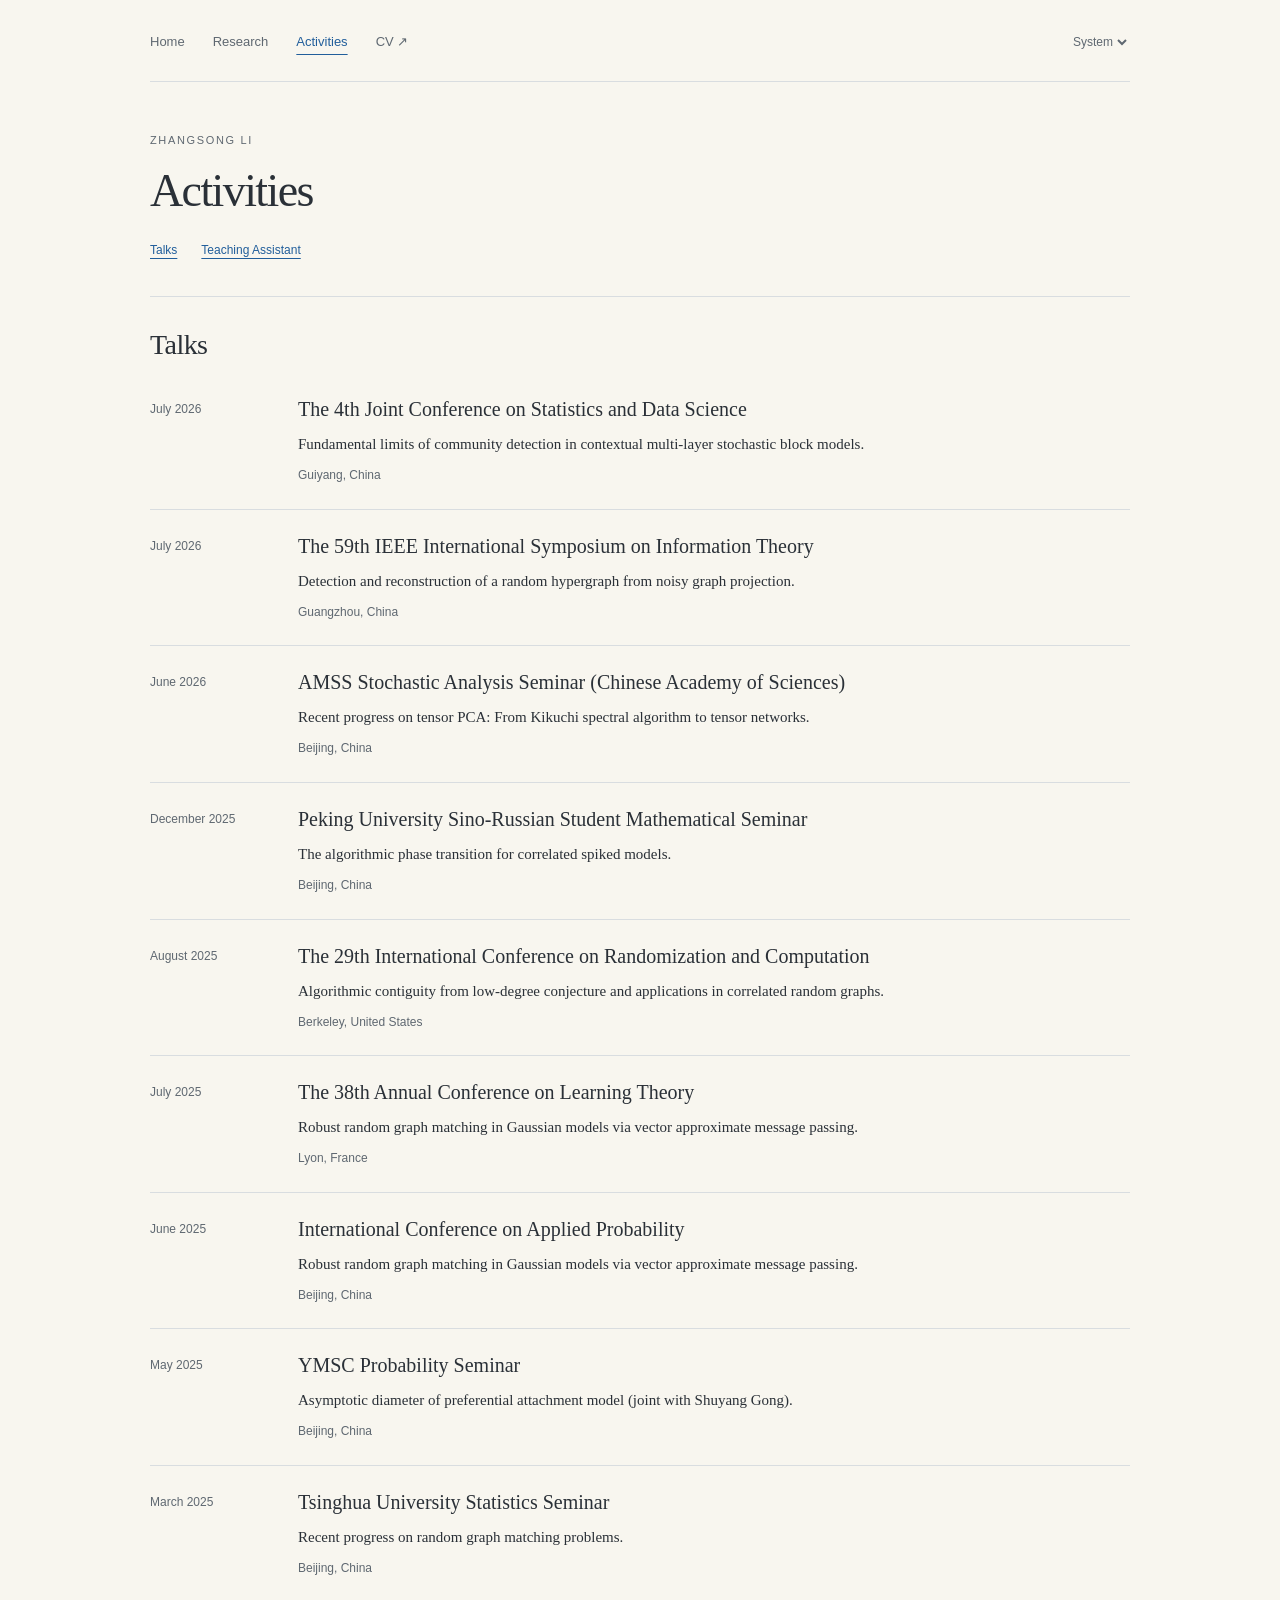
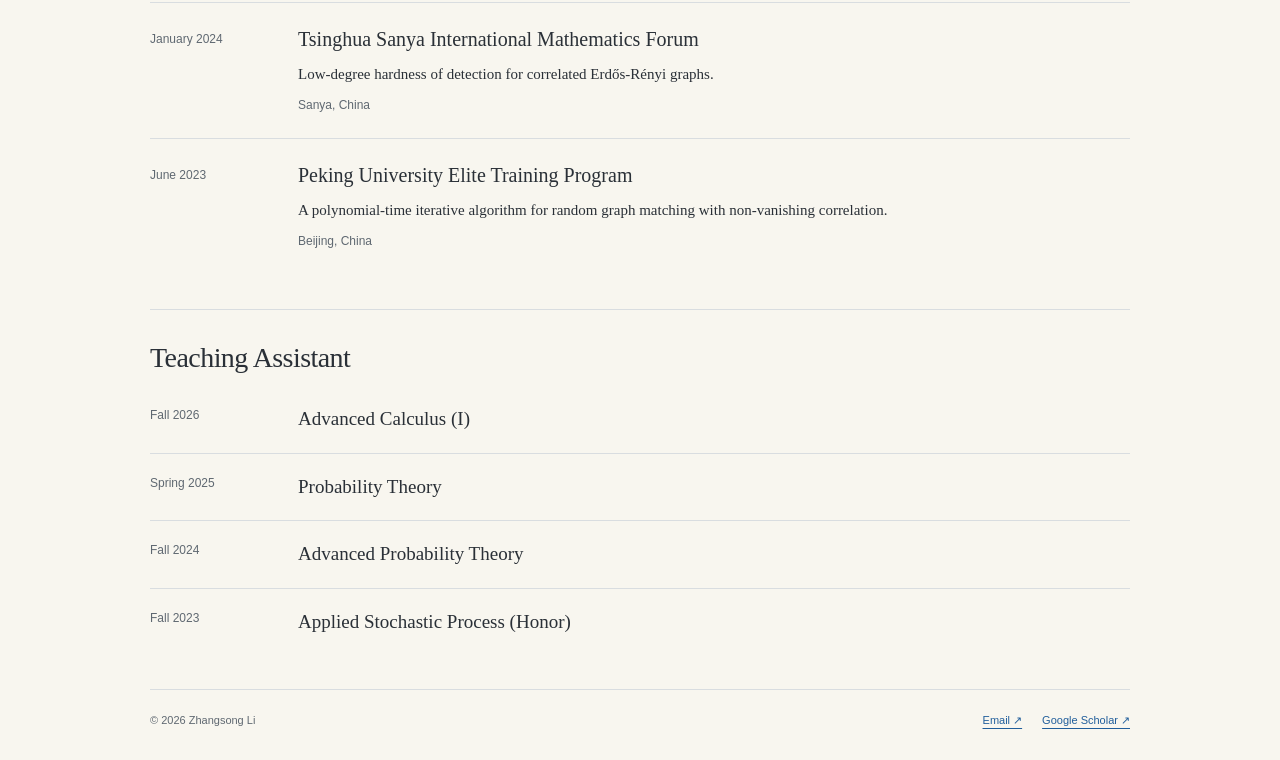
==== activities.html @ 31c8d212 "Redesign personal homepage with research and activities pages" ====
<!doctype html>
<html lang="en">
<head>
  <meta charset="utf-8">
  <meta name="viewport" content="width=device-width, initial-scale=1">
  <meta name="description" content="Zhangsong Li, Ph.D. student at Peking University. Research in probability, statistical physics, algorithmic statistics, and theoretical computer science.">
  <meta name="color-scheme" content="light dark">
  <title>Activities · Zhangsong Li</title>
  <link rel="canonical" href="https://zhangsong-li.github.io/activities.html">
  <link rel="icon" href="data:,">
  <script src="assets/site.js?v=20261026"></script>
  <link rel="stylesheet" href="assets/style.css?v=20261026">
</head>
<body>
  <a class="skip-link" href="#main">Skip to content</a>
  <div class="site-shell">
    <header class="site-header">
      <nav class="site-nav" aria-label="Main navigation"><a href="index.html">Home</a><a href="research.html">Research</a><a href="activities.html" aria-current="page">Activities</a><a href="CV_Zhangsong.pdf" target="_blank" rel="noopener noreferrer">CV ↗</a></nav>
      <select class="theme-picker" data-theme-picker aria-label="Color theme"><option value="system">System</option><option value="light">Light</option><option value="dark">Dark</option></select>
    </header>
    <main id="main"><header class="page-intro"><p class="eyebrow">Zhangsong Li</p><h1>Activities</h1><nav class="section-nav" aria-label="Activity sections"><a href="#talks">Talks</a><a href="#teaching">Teaching Assistant</a></nav></header><section class="content-section" id="talks" aria-labelledby="talks-title"><div class="section-heading"><h2 id="talks-title">Talks</h2></div><ul class="talk-list"><li class="talk-item" id="the-4th-joint-conference-on-statistics-and-data-science-july-2026"><div class="talk-date">July 2026</div><div><h3>The 4th Joint Conference on Statistics and Data Science</h3><p>Fundamental limits of community detection in contextual multi-layer stochastic block models.</p><p class="talk-location">Guiyang, China</p></div></li><li class="talk-item" id="the-59th-ieee-international-symposium-on-information-theory-july-2026"><div class="talk-date">July 2026</div><div><h3>The 59th IEEE International Symposium on Information Theory</h3><p>Detection and reconstruction of a random hypergraph from noisy graph projection.</p><p class="talk-location">Guangzhou, China</p></div></li><li class="talk-item" id="amss-stochastic-analysis-seminar-chinese-academy-of-sciences-june-2026"><div class="talk-date">June 2026</div><div><h3>AMSS Stochastic Analysis Seminar (Chinese Academy of Sciences)</h3><p>Recent progress on tensor PCA: From Kikuchi spectral algorithm to tensor networks.</p><p class="talk-location">Beijing, China</p></div></li><li class="talk-item" id="peking-university-sino-russian-student-mathematical-seminar-december-2025"><div class="talk-date">December 2025</div><div><h3>Peking University Sino-Russian Student Mathematical Seminar</h3><p>The algorithmic phase transition for correlated spiked models.</p><p class="talk-location">Beijing, China</p></div></li><li class="talk-item" id="the-29th-international-conference-on-randomization-and-computation-august-2025"><div class="talk-date">August 2025</div><div><h3>The 29th International Conference on Randomization and Computation</h3><p>Algorithmic contiguity from low-degree conjecture and applications in correlated random graphs.</p><p class="talk-location">Berkeley, United States</p></div></li><li class="talk-item" id="the-38th-annual-conference-on-learning-theory-july-2025"><div class="talk-date">July 2025</div><div><h3>The 38th Annual Conference on Learning Theory</h3><p>Robust random graph matching in Gaussian models via vector approximate message passing.</p><p class="talk-location">Lyon, France</p></div></li><li class="talk-item" id="international-conference-on-applied-probability-june-2025"><div class="talk-date">June 2025</div><div><h3>International Conference on Applied Probability</h3><p>Robust random graph matching in Gaussian models via vector approximate message passing.</p><p class="talk-location">Beijing, China</p></div></li><li class="talk-item" id="ymsc-probability-seminar-may-2025"><div class="talk-date">May 2025</div><div><h3>YMSC Probability Seminar</h3><p>Asymptotic diameter of preferential attachment model (joint with Shuyang Gong).</p><p class="talk-location">Beijing, China</p></div></li><li class="talk-item" id="tsinghua-university-statistics-seminar-march-2025"><div class="talk-date">March 2025</div><div><h3>Tsinghua University Statistics Seminar</h3><p>Recent progress on random graph matching problems.</p><p class="talk-location">Beijing, China</p></div></li><li class="talk-item" id="tsinghua-sanya-international-mathematics-forum-january-2024"><div class="talk-date">January 2024</div><div><h3>Tsinghua Sanya International Mathematics Forum</h3><p>Low-degree hardness of detection for correlated Erdős-Rényi graphs.</p><p class="talk-location">Sanya, China</p></div></li><li class="talk-item" id="peking-university-elite-training-program-june-2023"><div class="talk-date">June 2023</div><div><h3>Peking University Elite Training Program</h3><p>A polynomial-time iterative algorithm for random graph matching with non-vanishing correlation.</p><p class="talk-location">Beijing, China</p></div></li></ul></section><section class="content-section" id="teaching" aria-labelledby="teaching-title"><div class="section-heading"><h2 id="teaching-title">Teaching Assistant</h2></div><ul class="teaching-list"><li><span class="teaching-term">Fall 2026</span><h3>Advanced Calculus (I)</h3></li><li><span class="teaching-term">Spring 2025</span><h3>Probability Theory</h3></li><li><span class="teaching-term">Fall 2024</span><h3>Advanced Probability Theory</h3></li><li><span class="teaching-term">Fall 2023</span><h3>Applied Stochastic Process (Honor)</h3></li></ul></section></main>
    <footer class="site-footer"><span>© 2026 Zhangsong Li</span><div class="footer-links"><a href="mailto:ramblerlzs@pku.edu.cn">Email ↗</a><a href="https://scholar.google.com/citations?user=IgjkkZEAAAAJ&amp;hl=zh-CN" target="_blank" rel="noopener noreferrer">Google Scholar ↗</a></div></footer>
  </div>
  <!-- Visual design adapted from donghuang-stat.github.io. See assets/TEMPLATE-LICENSE.txt. -->
</body>
</html>
---- assets/style.css ----
/* Adapted from donghuang-stat.github.io; license: TEMPLATE-LICENSE.txt. */
:root {
  color-scheme: light dark;
  --paper: #f8f6ef;
  --ink: #2a3037;
  --muted: #5f6871;
  --accent: #215e9b;
  --line: #d9dde0;
  --soft: #edeee9;
  --serif: Georgia, 'Times New Roman', 'Songti SC', serif;
  --sans: -apple-system, BlinkMacSystemFont, 'Segoe UI', Arial, sans-serif;
}
@media (prefers-color-scheme: dark) {
  :root:not([data-theme='light']) { --paper:#24272b; --ink:#eaeef2; --muted:#b6c0ca; --accent:#91c8ff; --line:#46505a; --soft:#2b323a; }
}
:root[data-theme='dark'] { color-scheme:dark; --paper:#24272b; --ink:#eaeef2; --muted:#b6c0ca; --accent:#91c8ff; --line:#46505a; --soft:#2b323a; }
:root[data-theme='light'] { color-scheme:light; }
* { box-sizing:border-box; }
html { scroll-behavior:smooth; scroll-padding-top:24px; }
body { margin:0; background:var(--paper); color:var(--ink); font:17px/1.75 var(--serif); -webkit-font-smoothing:antialiased; }
a { color:var(--accent); text-decoration:underline; text-decoration-thickness:1px; text-underline-offset:4px; }
a:hover { text-decoration-thickness:2px; }
a:focus-visible,button:focus-visible,select:focus-visible { outline:2px solid var(--accent); outline-offset:5px; }
img { display:block; max-width:100%; }
button,select { font:inherit; }
h1,h2,h3,p { margin:0; }
h1,h2,h3 { font-weight:400; }
.site-shell { width:min(100% - 88px, 980px); margin:0 auto; }
.site-header { display:flex; align-items:center; justify-content:space-between; gap:24px; padding:27px 0 23px; border-bottom:1px solid var(--line); }
.site-nav { display:flex; align-items:center; flex-wrap:wrap; gap:28px; font:13px/1.6 var(--sans); }
.site-nav a { color:var(--muted); padding:5px 0; text-decoration:none; }
.site-nav a[aria-current='page'] { color:var(--accent); text-decoration:underline; text-decoration-thickness:1px; text-underline-offset:8px; }
.theme-picker { color:var(--muted); background:transparent; border:0; font:12px/1.6 var(--sans); padding:5px 0 5px 6px; max-width:110px; }
.skip-link { position:absolute; top:-100px; left:20px; background:var(--paper); color:var(--ink); padding:10px 18px; z-index:10; }
.skip-link:focus { top:8px; }
.hero { display:grid; grid-template-columns:minmax(0, 1fr) 225px; gap:65px; align-items:center; padding:48px 0 43px; }
.eyebrow { color:var(--muted); font:11px/1.7 var(--sans); letter-spacing:.15em; text-transform:uppercase; margin-bottom:16px; }
.hero h1 { font:400 clamp(42px,5vw,57px)/1.13 var(--serif); letter-spacing:-.045em; margin-bottom:13px; }
.chinese-name { display:inline-block; font:25px/1.5 'Songti SC','STSong',serif; letter-spacing:.1em; margin-left:16px; color:var(--ink); vertical-align:middle; }
.role { font:13px/1.8 var(--sans); color:var(--muted); margin-bottom:24px; }
.bio { max-width:620px; font:16px/1.85 var(--serif); }
.bio p+p { margin-top:12px; }
.markdown-body > *+* { margin-top:10px; }
.hero-links { display:flex; gap:25px; flex-wrap:wrap; font:12px/1.7 var(--sans); margin-top:24px; }
.portrait { margin:0; align-self:start; padding-top:5px; }
.portrait img { width:225px; height:auto; aspect-ratio:2 / 3; object-fit:cover; object-position:50% 46%; border-radius:1px; }
.portrait figcaption { font:10px/1.7 var(--sans); color:var(--muted); letter-spacing:.1em; text-align:right; padding-top:11px; }
.content-section { border-top:1px solid var(--line); padding:30px 0 34px; }
.section-heading { display:flex; flex-wrap:wrap; align-items:baseline; justify-content:space-between; gap:12px 24px; margin-bottom:10px; }
.section-heading h2,.content-section>h2 { font:400 28px/1.3 var(--serif); letter-spacing:-.02em; }
.section-link { font:12px/1.7 var(--sans); white-space:nowrap; }
.paper-list { list-style:none; margin:0; padding:0; }
.paper { display:grid; grid-template-columns:100px minmax(0,1fr); gap:24px; padding:22px 0; border-bottom:1px solid var(--line); }
.paper:last-child { border-bottom:0; padding-bottom:5px; }
.paper-meta { font:11px/1.8 var(--sans); color:var(--muted); padding-top:3px; }
.paper-meta span { display:block; }
.paper h3 { font:400 20px/1.45 var(--serif); letter-spacing:-.012em; }
.paper h3 a { color:var(--ink); text-decoration:none; }
.paper h3 a:hover { color:var(--accent); text-decoration:underline; }
.authors { font:12px/1.75 var(--sans); color:var(--muted); margin-top:7px; }
.author-self { color:var(--ink); }
.paper-links { display:flex; gap:18px; flex-wrap:wrap; font:11px/1.7 var(--sans); margin-top:9px; }
.paper-note { font:12px/1.7 var(--sans); color:var(--muted); margin-top:7px; }
.alpha-note { font:12px/1.7 var(--sans); color:var(--muted); margin-top:20px; }
.education-list { margin-top:11px; }
.education-item { display:grid; grid-template-columns:164px minmax(0,1fr); gap:24px; padding:19px 0; }
.education-dates { font:12px/1.8 var(--sans); color:var(--muted); padding-top:3px; }
.education-title { font:19px/1.5 var(--serif); }
.education-institution { font:14px/1.8 var(--sans); color:var(--muted); margin-top:4px; }
.education-detail { font:13px/1.75 var(--sans); color:var(--muted); margin-top:3px; }
.site-footer { display:flex; align-items:baseline; justify-content:space-between; gap:20px; flex-wrap:wrap; font:11px/1.75 var(--sans); color:var(--muted); padding:21px 0 30px; border-top:1px solid var(--line); }
.footer-links { display:flex; gap:20px; flex-wrap:wrap; }
.page-intro { padding:49px 0 35px; }
.page-intro h1 { font:400 46px/1.15 var(--serif); letter-spacing:-.035em; margin-bottom:15px; }
.page-intro p { font:16px/1.8 var(--serif); max-width:730px; }
.page-intro .eyebrow { font:11px/1.7 var(--sans); }
.page-intro .subtle { font:13px/1.8 var(--sans); color:var(--muted); }
.page-intro p+p { margin-top:9px; }
.section-nav { display:flex; flex-wrap:wrap; gap:24px; font:12px/1.7 var(--sans); margin-top:22px; }
.status-heading { display:flex; align-items:baseline; gap:15px; margin-bottom:12px; }
.status-heading h2 { font:400 28px/1.4 var(--serif); }
.count { font:12px/1.7 var(--sans); color:var(--muted); }
.cv-actions { display:flex; gap:24px; flex-wrap:wrap; align-items:center; margin-top:21px; font:12px/1.7 var(--sans); }
.text-button { cursor:pointer; background:transparent; color:var(--accent); border:0; padding:0; }
.text-button:hover { text-decoration:underline; text-underline-offset:4px; }
.cv-contact { color:var(--muted); font:13px/1.8 var(--sans); }
.cv-contact a { overflow-wrap:anywhere; }
.plain-list { margin:18px 0 0; padding-left:20px; }
.plain-list li+li { margin-top:10px; }
.cv-section .paper h3 { font-size:18px; }
.cv-print-contact { display:none; }
@media (max-width:850px) {
  .site-shell { width:calc(100% - 56px); }
  .hero { grid-template-columns:minmax(0,1fr) 180px; gap:35px; }
  .portrait img { width:180px; }
  .hero h1 { font-size:44px; }
  .chinese-name { display:block; margin:12px 0 0; font-size:23px; }
  .paper { grid-template-columns:80px minmax(0,1fr); gap:20px; }
}
@media (max-width:600px) {
  .site-shell { width:calc(100% - 40px); }
  .site-header { gap:12px; padding:20px 0; }
  .site-nav { gap:19px; font-size:12px; }
  .theme-picker { font-size:11px; max-width:79px; }
  .hero { grid-template-columns:minmax(0,1fr); gap:30px; padding:31px 0; }
  .hero h1 { font-size:44px; }
  .chinese-name { display:inline-block; margin:0 0 0 13px; }
  .bio { font-size:15px; }
  .portrait { width:190px; padding:0; }
  .portrait img { width:190px; }
  .content-section { padding:26px 0 29px; }
  .section-heading h2,.content-section>h2 { font-size:25px; }
  .paper { grid-template-columns:minmax(0,1fr); gap:7px; padding:22px 0; }
  .paper-meta { display:flex; gap:12px; padding:0; }
  .paper h3 { font-size:20px; }
  .page-intro { padding:32px 0 30px; }
  .page-intro h1 { font-size:40px; }
  .site-footer { font-size:11px; }
  .section-nav { gap:18px; }
}
@media(max-width:360px) {
  .site-shell { width:calc(100% - 32px); }
  .site-nav { gap:14px; }
  .theme-picker { max-width:73px; }
  .hero h1 { font-size:39px; }
  .chinese-name { font-size:21px; margin-left:9px; }
}
@media(pointer:coarse) {
  .site-nav a,.hero-links a,.paper-links a,.section-link,.cv-actions a,.text-button { min-height:44px; display:inline-flex; align-items:center; }
  .theme-picker { min-height:44px; }
}
@media(prefers-reduced-motion:reduce) { html { scroll-behavior:auto; } }
@media print {
  :root, :root[data-theme], :root:not([data-theme='light']) { --paper:#fff; --ink:#111; --muted:#444; --accent:#111; --line:#ccc; color-scheme:light; }
  body { background:#fff; color:#111; font-size:11pt; }
  .site-shell { width:100%; max-width:none; }
  .site-header,.site-footer,.skip-link,.cv-actions,.section-nav,.paper-links { display:none; }
  .page-intro { padding:0 0 15px; }
  .page-intro h1 { font-size:28pt; }
  .cv-print-contact { display:block; }
  .content-section { padding:15px 0; }
  .paper { padding:10px 0; }
  h2,h3 { break-after:avoid; }
  .paper h3,.cv-section .paper h3 { font-size:12pt; }
  a { color:#111; }
  @page { margin:18mm; }
}

/* Zhangsong Li: page-specific refinements. */
.portrait img { aspect-ratio:auto; height:auto; }
.hero-links { gap:12px 22px; }
.subtle,.contact-address { color:var(--muted); font:12px/1.75 var(--sans); }
.contact-address { margin-top:10px; }
.contact-address a { color:var(--muted); text-decoration:none; }
.contact-address a:hover { color:var(--accent); text-decoration:underline; }
.section-count { color:var(--muted); font:12px/1.7 var(--sans); }
.document-list,.talk-list,.teaching-list { list-style:none; padding:0; margin:0; }
.document-list li { padding:20px 0; border-bottom:1px solid var(--line); }
.document-list li:last-child,.talk-item:last-child,.teaching-list li:last-child { border-bottom:0; }
.document-list h3 { font:400 20px/1.45 var(--serif); }
.document-list h3 a { color:var(--ink); text-decoration:none; }
.document-list h3 a:hover { color:var(--accent); text-decoration:underline; }
.coauthors { font:15px/2 var(--serif); margin-top:17px; }
.talk-item { display:grid; grid-template-columns:124px minmax(0,1fr); gap:24px; padding:22px 0; border-bottom:1px solid var(--line); }
.talk-date,.talk-location,.teaching-term { color:var(--muted); font:12px/1.8 var(--sans); }
.talk-date { padding-top:4px; }
.talk-item h3 { font:400 20px/1.45 var(--serif); }
.talk-item p { font:15px/1.8 var(--serif); margin-top:7px; }
.talk-item .talk-location { font:12px/1.8 var(--sans); }
.teaching-list li { display:grid; grid-template-columns:124px minmax(0,1fr); gap:24px; padding:19px 0; border-bottom:1px solid var(--line); }
.teaching-list h3 { font:400 19px/1.5 var(--serif); }
@media(max-width:600px) {
  .site-nav { gap:16px; }
  .hero-links { gap:12px 20px; }
  .talk-item,.teaching-list li,.education-item { grid-template-columns:minmax(0,1fr); gap:6px; }
  .talk-date { padding-top:0; }
  .portrait { width:190px; }
}
@media(max-width:360px) {
  .site-header { gap:8px; }
  .site-nav { gap:12px; font-size:11px; }
  .theme-picker { max-width:68px; font-size:10px; }
  .hero h1 { font-size:39px; }
}
@media print { .paper,.education-item,.talk-item,.teaching-list li { break-inside:avoid; } }
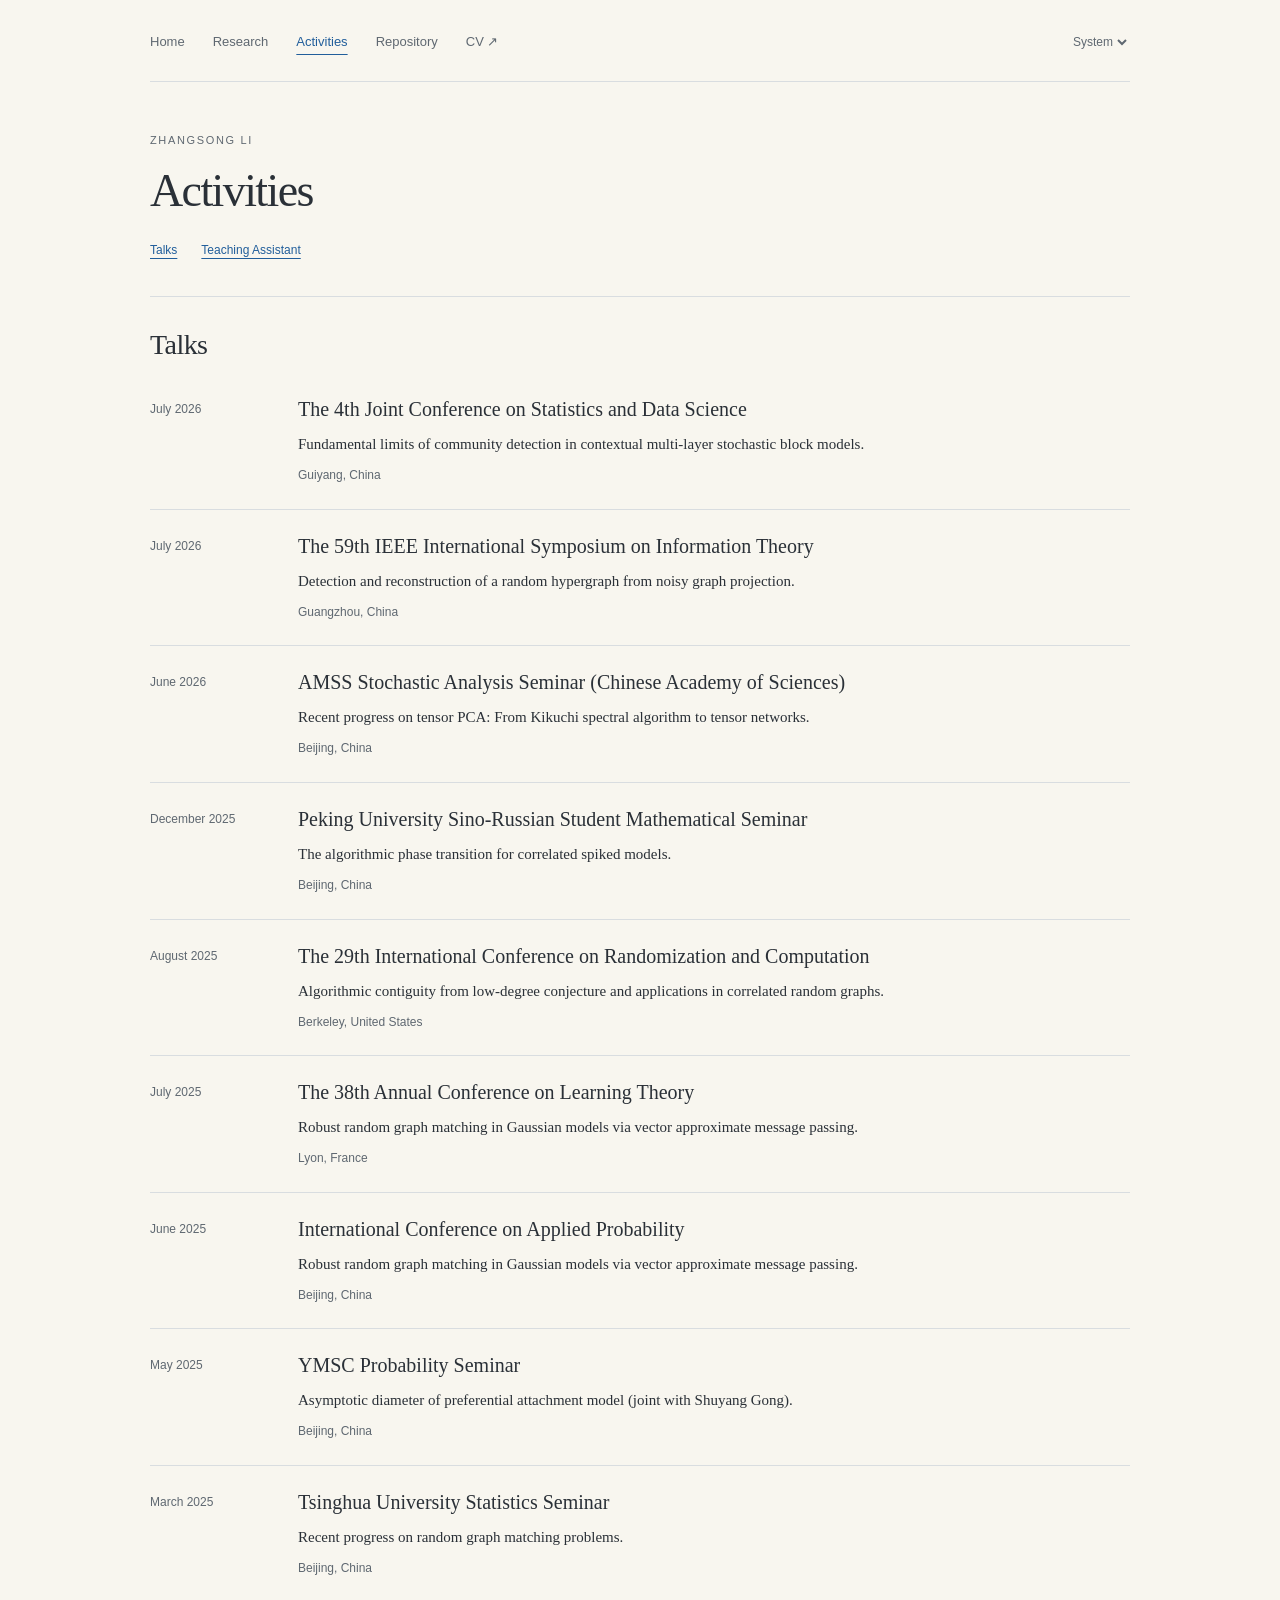
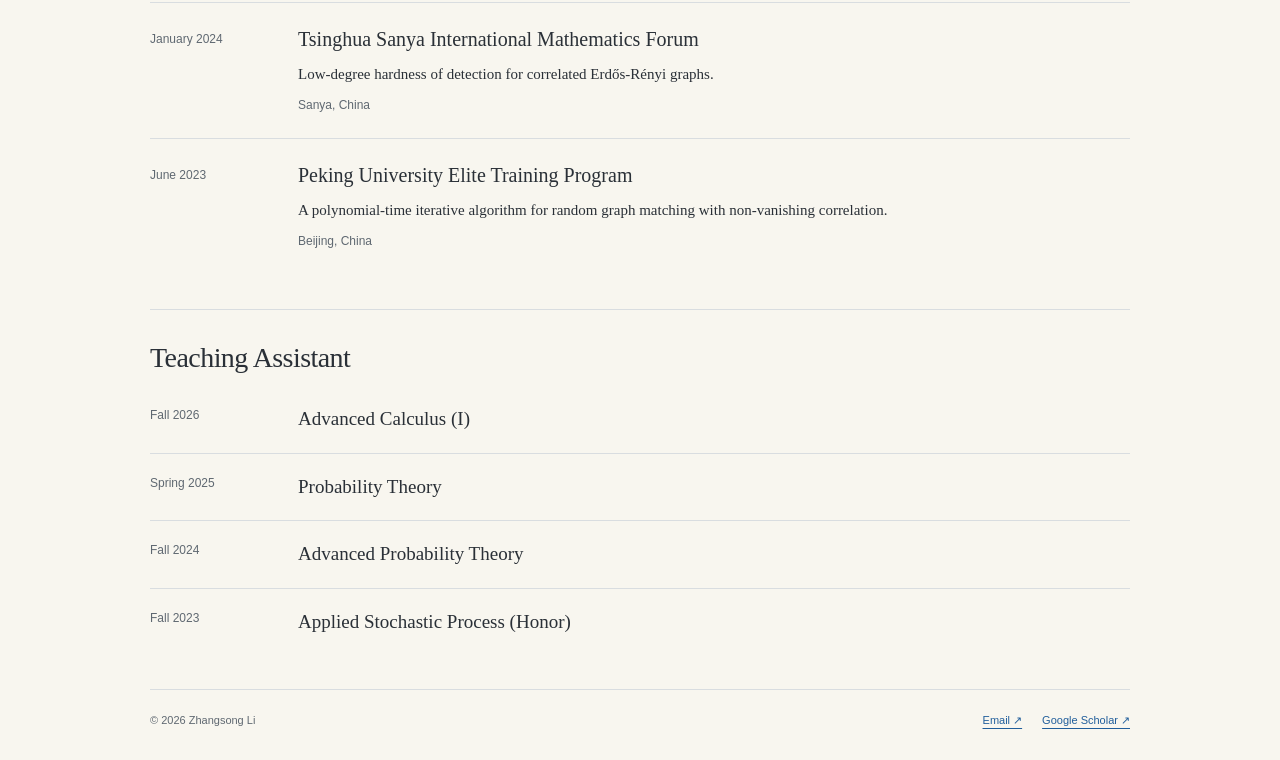
==== commit f83de5fb: "Add Repository page for AI-generated papers Move the five Miscellaneous paper entries from Research " ====
--- a/activities.html
+++ b/activities.html
@@ -15,7 +15,7 @@
   <a class="skip-link" href="#main">Skip to content</a>
   <div class="site-shell">
     <header class="site-header">
-      <nav class="site-nav" aria-label="Main navigation"><a href="index.html">Home</a><a href="research.html">Research</a><a href="activities.html" aria-current="page">Activities</a><a href="CV_Zhangsong.pdf" target="_blank" rel="noopener noreferrer">CV ↗</a></nav>
+      <nav class="site-nav" aria-label="Main navigation"><a href="index.html">Home</a><a href="research.html">Research</a><a href="activities.html" aria-current="page">Activities</a><a href="repository.html">Repository</a><a href="CV_Zhangsong.pdf" target="_blank" rel="noopener noreferrer">CV ↗</a></nav>
       <select class="theme-picker" data-theme-picker aria-label="Color theme"><option value="system">System</option><option value="light">Light</option><option value="dark">Dark</option></select>
     </header>
     <main id="main"><header class="page-intro"><p class="eyebrow">Zhangsong Li</p><h1>Activities</h1><nav class="section-nav" aria-label="Activity sections"><a href="#talks">Talks</a><a href="#teaching">Teaching Assistant</a></nav></header><section class="content-section" id="talks" aria-labelledby="talks-title"><div class="section-heading"><h2 id="talks-title">Talks</h2></div><ul class="talk-list"><li class="talk-item" id="the-4th-joint-conference-on-statistics-and-data-science-july-2026"><div class="talk-date">July 2026</div><div><h3>The 4th Joint Conference on Statistics and Data Science</h3><p>Fundamental limits of community detection in contextual multi-layer stochastic block models.</p><p class="talk-location">Guiyang, China</p></div></li><li class="talk-item" id="the-59th-ieee-international-symposium-on-information-theory-july-2026"><div class="talk-date">July 2026</div><div><h3>The 59th IEEE International Symposium on Information Theory</h3><p>Detection and reconstruction of a random hypergraph from noisy graph projection.</p><p class="talk-location">Guangzhou, China</p></div></li><li class="talk-item" id="amss-stochastic-analysis-seminar-chinese-academy-of-sciences-june-2026"><div class="talk-date">June 2026</div><div><h3>AMSS Stochastic Analysis Seminar (Chinese Academy of Sciences)</h3><p>Recent progress on tensor PCA: From Kikuchi spectral algorithm to tensor networks.</p><p class="talk-location">Beijing, China</p></div></li><li class="talk-item" id="peking-university-sino-russian-student-mathematical-seminar-december-2025"><div class="talk-date">December 2025</div><div><h3>Peking University Sino-Russian Student Mathematical Seminar</h3><p>The algorithmic phase transition for correlated spiked models.</p><p class="talk-location">Beijing, China</p></div></li><li class="talk-item" id="the-29th-international-conference-on-randomization-and-computation-august-2025"><div class="talk-date">August 2025</div><div><h3>The 29th International Conference on Randomization and Computation</h3><p>Algorithmic contiguity from low-degree conjecture and applications in correlated random graphs.</p><p class="talk-location">Berkeley, United States</p></div></li><li class="talk-item" id="the-38th-annual-conference-on-learning-theory-july-2025"><div class="talk-date">July 2025</div><div><h3>The 38th Annual Conference on Learning Theory</h3><p>Robust random graph matching in Gaussian models via vector approximate message passing.</p><p class="talk-location">Lyon, France</p></div></li><li class="talk-item" id="international-conference-on-applied-probability-june-2025"><div class="talk-date">June 2025</div><div><h3>International Conference on Applied Probability</h3><p>Robust random graph matching in Gaussian models via vector approximate message passing.</p><p class="talk-location">Beijing, China</p></div></li><li class="talk-item" id="ymsc-probability-seminar-may-2025"><div class="talk-date">May 2025</div><div><h3>YMSC Probability Seminar</h3><p>Asymptotic diameter of preferential attachment model (joint with Shuyang Gong).</p><p class="talk-location">Beijing, China</p></div></li><li class="talk-item" id="tsinghua-university-statistics-seminar-march-2025"><div class="talk-date">March 2025</div><div><h3>Tsinghua University Statistics Seminar</h3><p>Recent progress on random graph matching problems.</p><p class="talk-location">Beijing, China</p></div></li><li class="talk-item" id="tsinghua-sanya-international-mathematics-forum-january-2024"><div class="talk-date">January 2024</div><div><h3>Tsinghua Sanya International Mathematics Forum</h3><p>Low-degree hardness of detection for correlated Erdős-Rényi graphs.</p><p class="talk-location">Sanya, China</p></div></li><li class="talk-item" id="peking-university-elite-training-program-june-2023"><div class="talk-date">June 2023</div><div><h3>Peking University Elite Training Program</h3><p>A polynomial-time iterative algorithm for random graph matching with non-vanishing correlation.</p><p class="talk-location">Beijing, China</p></div></li></ul></section><section class="content-section" id="teaching" aria-labelledby="teaching-title"><div class="section-heading"><h2 id="teaching-title">Teaching Assistant</h2></div><ul class="teaching-list"><li><span class="teaching-term">Fall 2026</span><h3>Advanced Calculus (I)</h3></li><li><span class="teaching-term">Spring 2025</span><h3>Probability Theory</h3></li><li><span class="teaching-term">Fall 2024</span><h3>Advanced Probability Theory</h3></li><li><span class="teaching-term">Fall 2023</span><h3>Applied Stochastic Process (Honor)</h3></li></ul></section></main>
